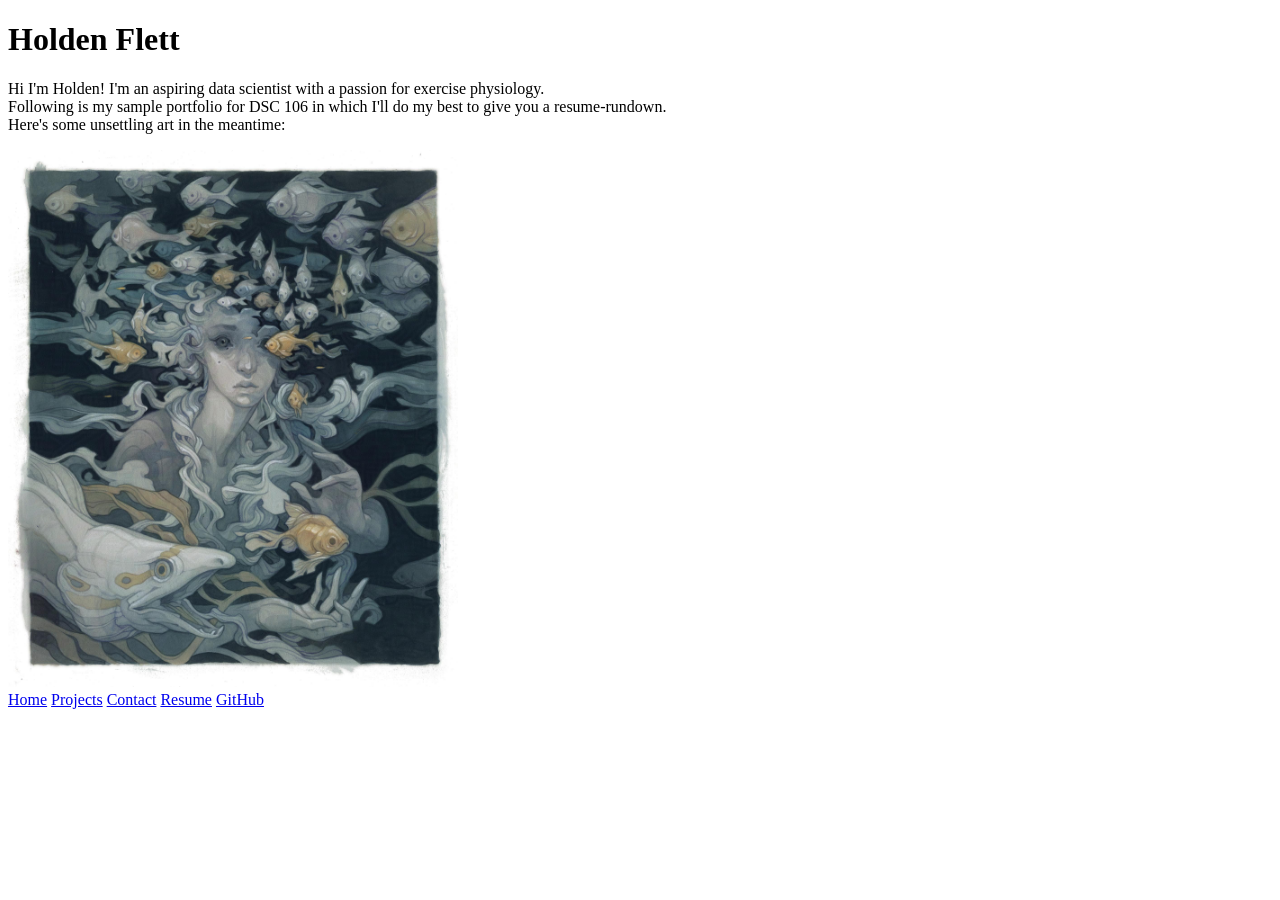
==== index.html @ 144392a0 "Developed Resume +  Other Tabs" ====
<!DOCTYPE html>
<html lang="en">
<head>
    <meta charset="UTF-8">
    <meta name="viewport" content="width=device-width, initial-scale=1.0">
    <title>Holden Flett: Personal site and portfolio</title>
    <link rel="stylesheet" href="style.css">
</head>
<body>
    <h1>Holden Flett</h1>
    <p>Hi I'm Holden! I'm an aspiring data scientist with a passion for exercise physiology. <br>
        Following is my sample portfolio for DSC 106 in which I'll do my best to give you a resume-rundown. <br>
        Here's some unsettling art in the meantime:
    </p>
    <img src="images/memory_lapse.jpg" width="450" alt="Memory Lapse - Wylie Beckert">
    <nav>
        <a href="/index.html">Home</a>
        <a href="/projects/">Projects</a>
        <a href="/contact/">Contact</a>
        <a href="/resume/">Resume</a>
        <a href="https://github.com/two-twentyseven" target="_blank">GitHub</a>
    </nav>
</body>
</html>
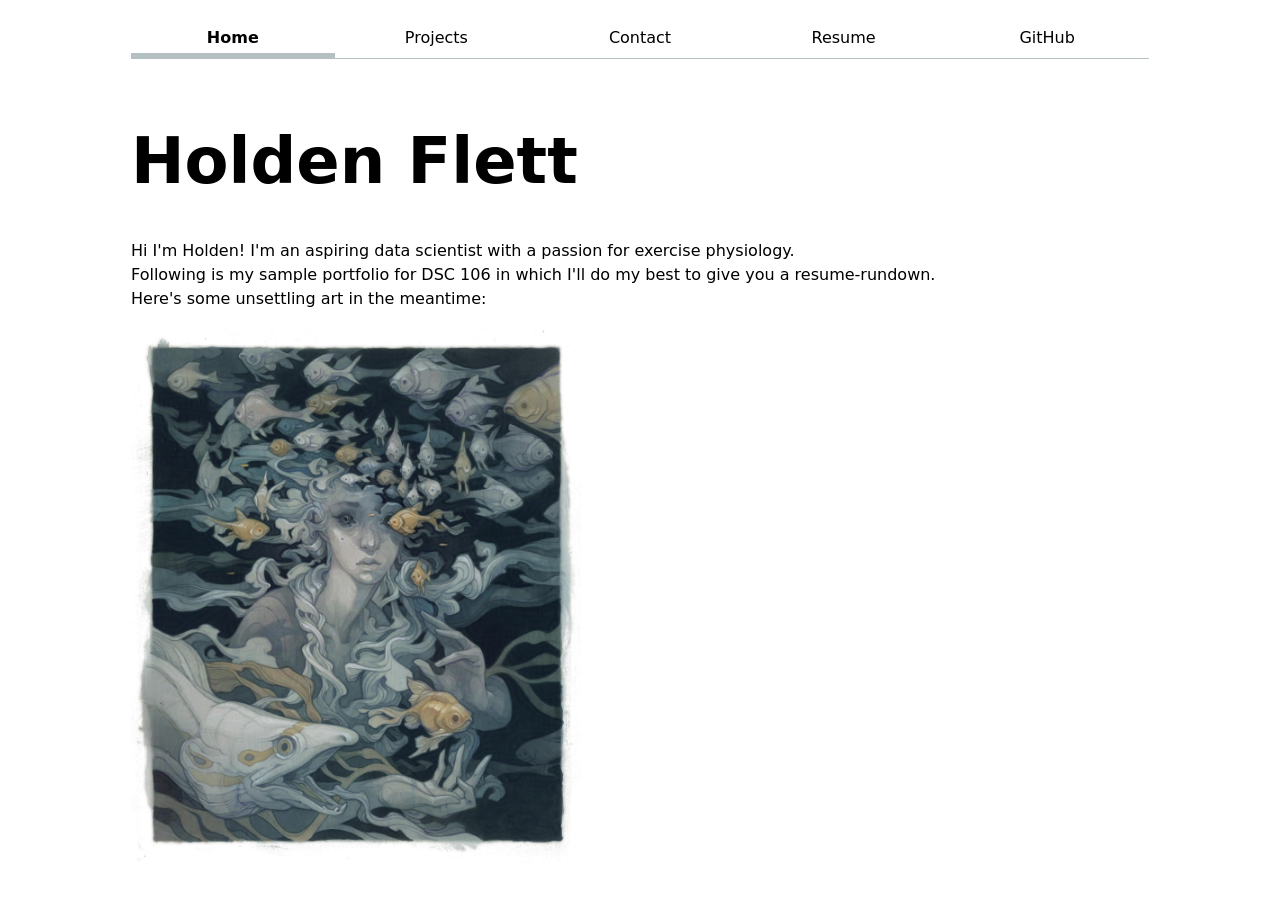
==== commit 7009d1ed: "Lab 2 Updates Added enhanced styling" ====
--- a/index.html
+++ b/index.html
@@ -7,18 +7,19 @@
     <link rel="stylesheet" href="style.css">
 </head>
 <body>
+    <nav>
+        <a href="index.html" class="current">Home</a>
+        <a href="projects/">Projects</a>
+        <a href="contact/">Contact</a>
+        <a href="resume/">Resume</a>
+        <a href="https://github.com/two-twentyseven" target="_blank">GitHub</a>
+    </nav>
     <h1>Holden Flett</h1>
     <p>Hi I'm Holden! I'm an aspiring data scientist with a passion for exercise physiology. <br>
         Following is my sample portfolio for DSC 106 in which I'll do my best to give you a resume-rundown. <br>
         Here's some unsettling art in the meantime:
     </p>
     <img src="images/memory_lapse.jpg" width="450" alt="Memory Lapse - Wylie Beckert">
-    <nav>
-        <a href="/index.html">Home</a>
-        <a href="/projects/">Projects</a>
-        <a href="/contact/">Contact</a>
-        <a href="/resume/">Resume</a>
-        <a href="https://github.com/two-twentyseven" target="_blank">GitHub</a>
-    </nav>
+    
 </body>
 </html>
--- a/style.css
+++ b/style.css
@@ -0,0 +1,117 @@
+body {
+  /* Set line height to 1.5 times the font size
+	   and use the OS’s UI font as the website font
+	 */
+  font: 100%/1.5 system-ui;
+  max-width: 100ch;
+  margin-inline: auto;
+  padding: 10px;
+}
+
+nav {
+  display: flex;
+}
+nav a {
+  flex:1;
+  text-decoration: none;
+  color: inherit;
+  text-align: center;
+  padding: 0.5em;
+  margin-bottom: 1.5em;
+  border-bottom-width: 1px;
+  border-bottom-style: solid;
+  border-bottom-color: oklch(80% 3% 200);
+}
+nav a.current {
+  border-bottom-width: 0.4em;
+  font-weight: bold;
+  padding-bottom: 0.1em;
+  
+}
+html {
+  --color-accent: #849BD1;
+  accent-color: var(--color-accent);
+}
+a:hover {
+  color: var(--color-accent);
+  border-bottom-color: var(--color-accent);
+  border-bottom-width: 0.4em;
+}
+form {
+  display:grid;
+  grid-template-columns: auto 1fr;
+  gap: 1em;
+}
+label {
+  display: grid;
+  grid-template-columns: subgrid;
+  grid-column: 1 / -1;
+}
+.projects {
+  display: grid;
+  grid-template-columns: repeat(auto-fill, minmax(15em, 1fr));
+  gap: 1em;
+}
+article {
+  display: grid;
+  grid-template-rows: subgrid;
+  grid-row: span 3;
+  gap: 1em;
+}
+h1 {
+  font-size: 4em;
+}
+h2 {
+  margin: 0;
+}
+h1, h2, h3, h4, h5, h6 {
+  line-height: 1.1;
+  text-wrap: balance;
+}
+a {
+  text-decoration: none;
+  color: inherit;
+}
+a:hover {
+  font-size: 1.06em;
+  transition: font-size 0.1s ease;
+}
+nav a:hover {
+  font-size: inherit;
+}
+article > header p {
+  margin: 0;
+  font-size: 0.95em;
+  color: oklch(50% 3% 200);
+}
+article > header h3 {
+  margin: 0;
+}
+section {
+  margin-bottom: 1.5em;
+}
+.sidebar-section {
+  float: right;
+  clear: right;
+  width: 22ch;
+  margin-left: 2em;
+  margin-bottom: 1.5em;
+  padding: 0.75em 1em;
+  border-left: 3px solid oklch(80% 3% 200);
+  background: oklch(97% 1% 200);
+  font-size: 0.9em;
+}
+.sidebar-section h2 {
+  margin-bottom: 0.5em;
+  font-size: 1em;
+  text-transform: uppercase;
+  letter-spacing: 0.05em;
+}
+.sidebar-section ul {
+  margin: 0;
+  padding-left: 1.2em;
+}
+.sidebar-section ul li {
+  margin-bottom: 0.3em;
+}
+ 
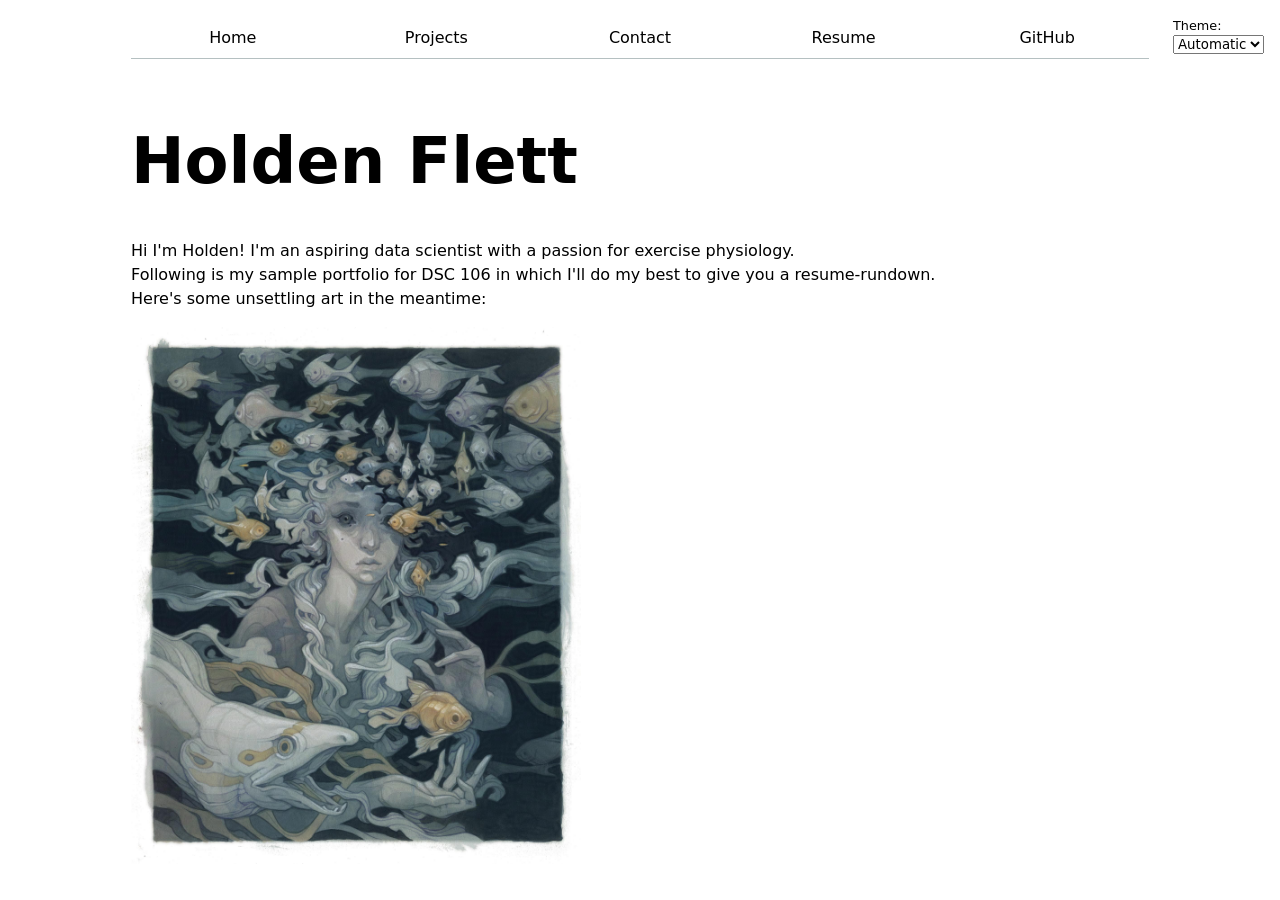
==== commit 11ac2ff9: "Lab 3 Changes Added JS for light and dark mode, updated the navbar" ====
--- a/index.html
+++ b/index.html
@@ -5,15 +5,9 @@
     <meta name="viewport" content="width=device-width, initial-scale=1.0">
     <title>Holden Flett: Personal site and portfolio</title>
     <link rel="stylesheet" href="style.css">
+    <script type="module" src="/global.js"></script>
 </head>
 <body>
-    <nav>
-        <a href="index.html" class="current">Home</a>
-        <a href="projects/">Projects</a>
-        <a href="contact/">Contact</a>
-        <a href="resume/">Resume</a>
-        <a href="https://github.com/two-twentyseven" target="_blank">GitHub</a>
-    </nav>
     <h1>Holden Flett</h1>
     <p>Hi I'm Holden! I'm an aspiring data scientist with a passion for exercise physiology. <br>
         Following is my sample portfolio for DSC 106 in which I'll do my best to give you a resume-rundown. <br>
--- a/style.css
+++ b/style.css
@@ -8,8 +8,15 @@
   padding: 10px;
 }
 
+html {
+  color-scheme: light dark;
+}
+
 nav {
   display: flex;
+  --border-color: oklch(50% 10% 200 / 40%);
+  border-bottom-color: var(--border-color);
+
 }
 nav a {
   flex:1;
@@ -47,6 +54,14 @@
   grid-template-columns: subgrid;
   grid-column: 1 / -1;
 }
+
+label.color-scheme {
+  position: absolute;
+  top: 1rem;
+  right: 1rem;
+  font-size: 80%;
+}
+
 .projects {
   display: grid;
   grid-template-columns: repeat(auto-fill, minmax(15em, 1fr));
@@ -114,4 +129,6 @@
 .sidebar-section ul li {
   margin-bottom: 0.3em;
 }
- 
+input, textarea, button, select {
+  font-family: inherit;
+}
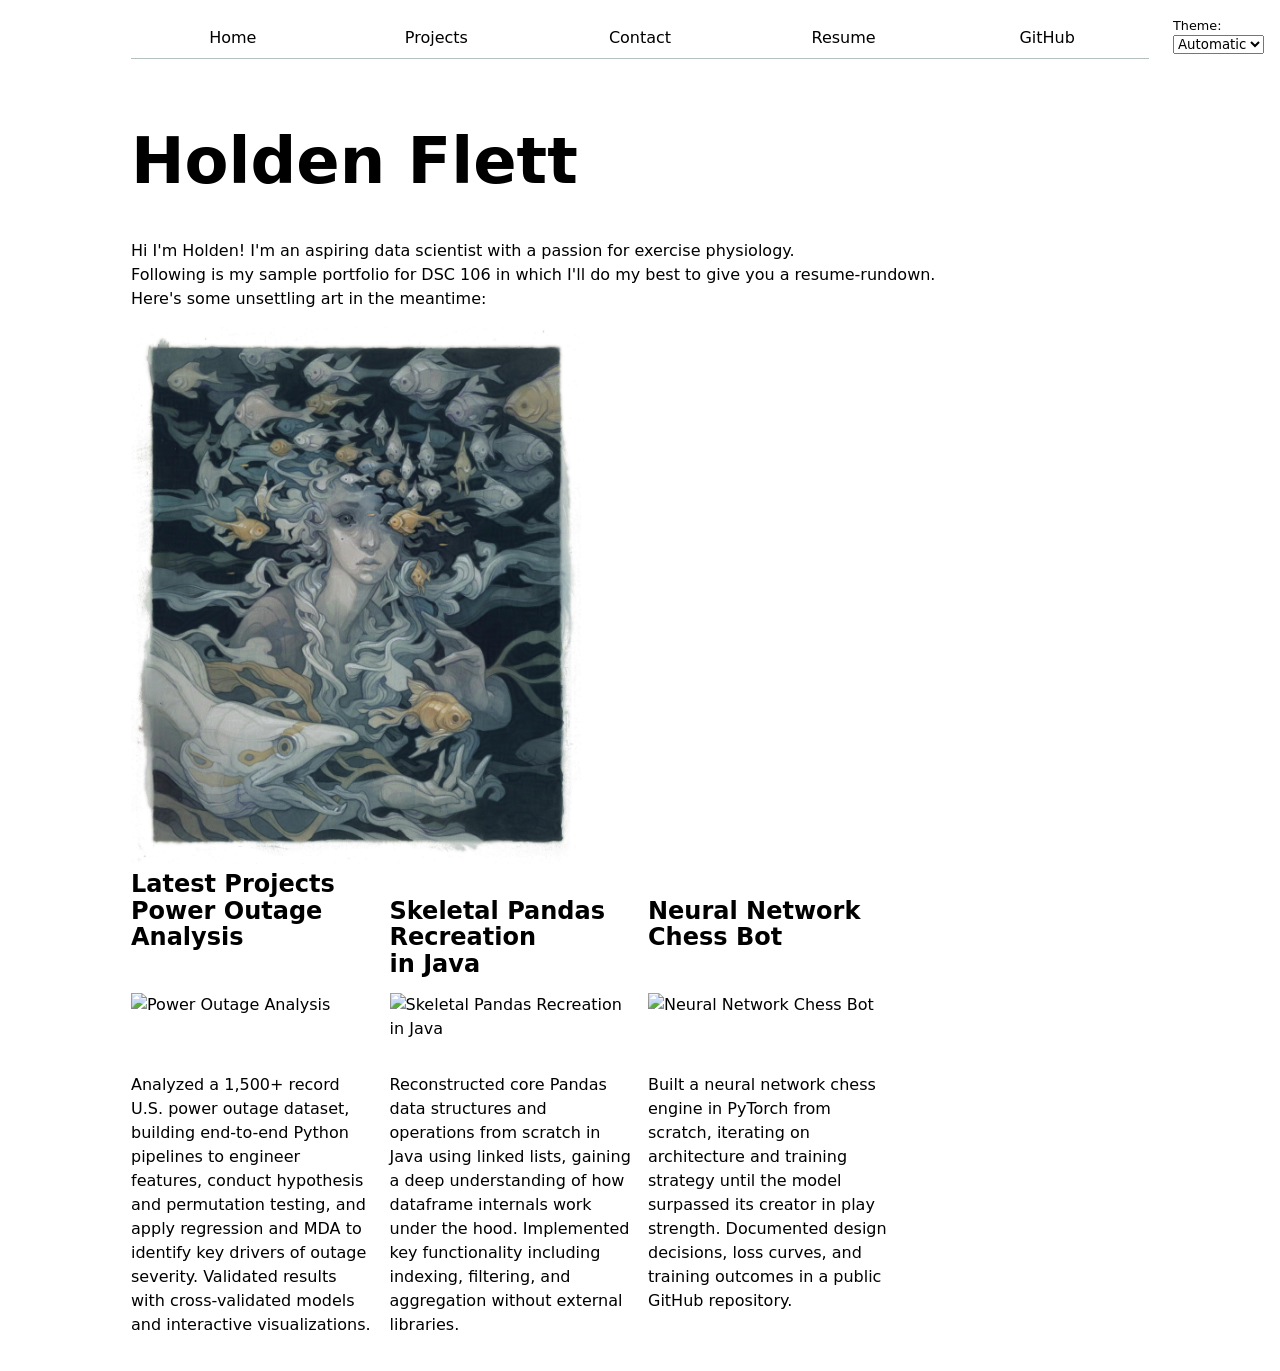
==== commit b702473d: "Lab 4 Update" ====
--- a/index.html
+++ b/index.html
@@ -5,7 +5,8 @@
     <meta name="viewport" content="width=device-width, initial-scale=1.0">
     <title>Holden Flett: Personal site and portfolio</title>
     <link rel="stylesheet" href="style.css">
-    <script type="module" src="/global.js"></script>
+    <script type="module" src="global.js"></script>
+    <script src="index.js" type="module" defer></script>
 </head>
 <body>
     <h1>Holden Flett</h1>
@@ -14,6 +15,9 @@
         Here's some unsettling art in the meantime:
     </p>
     <img src="images/memory_lapse.jpg" width="450" alt="Memory Lapse - Wylie Beckert">
-    
+    <h2>Latest Projects</h2>
+    <div class="projects"></div>
+    <div id="profile-stats"></div>
+
 </body>
 </html>
